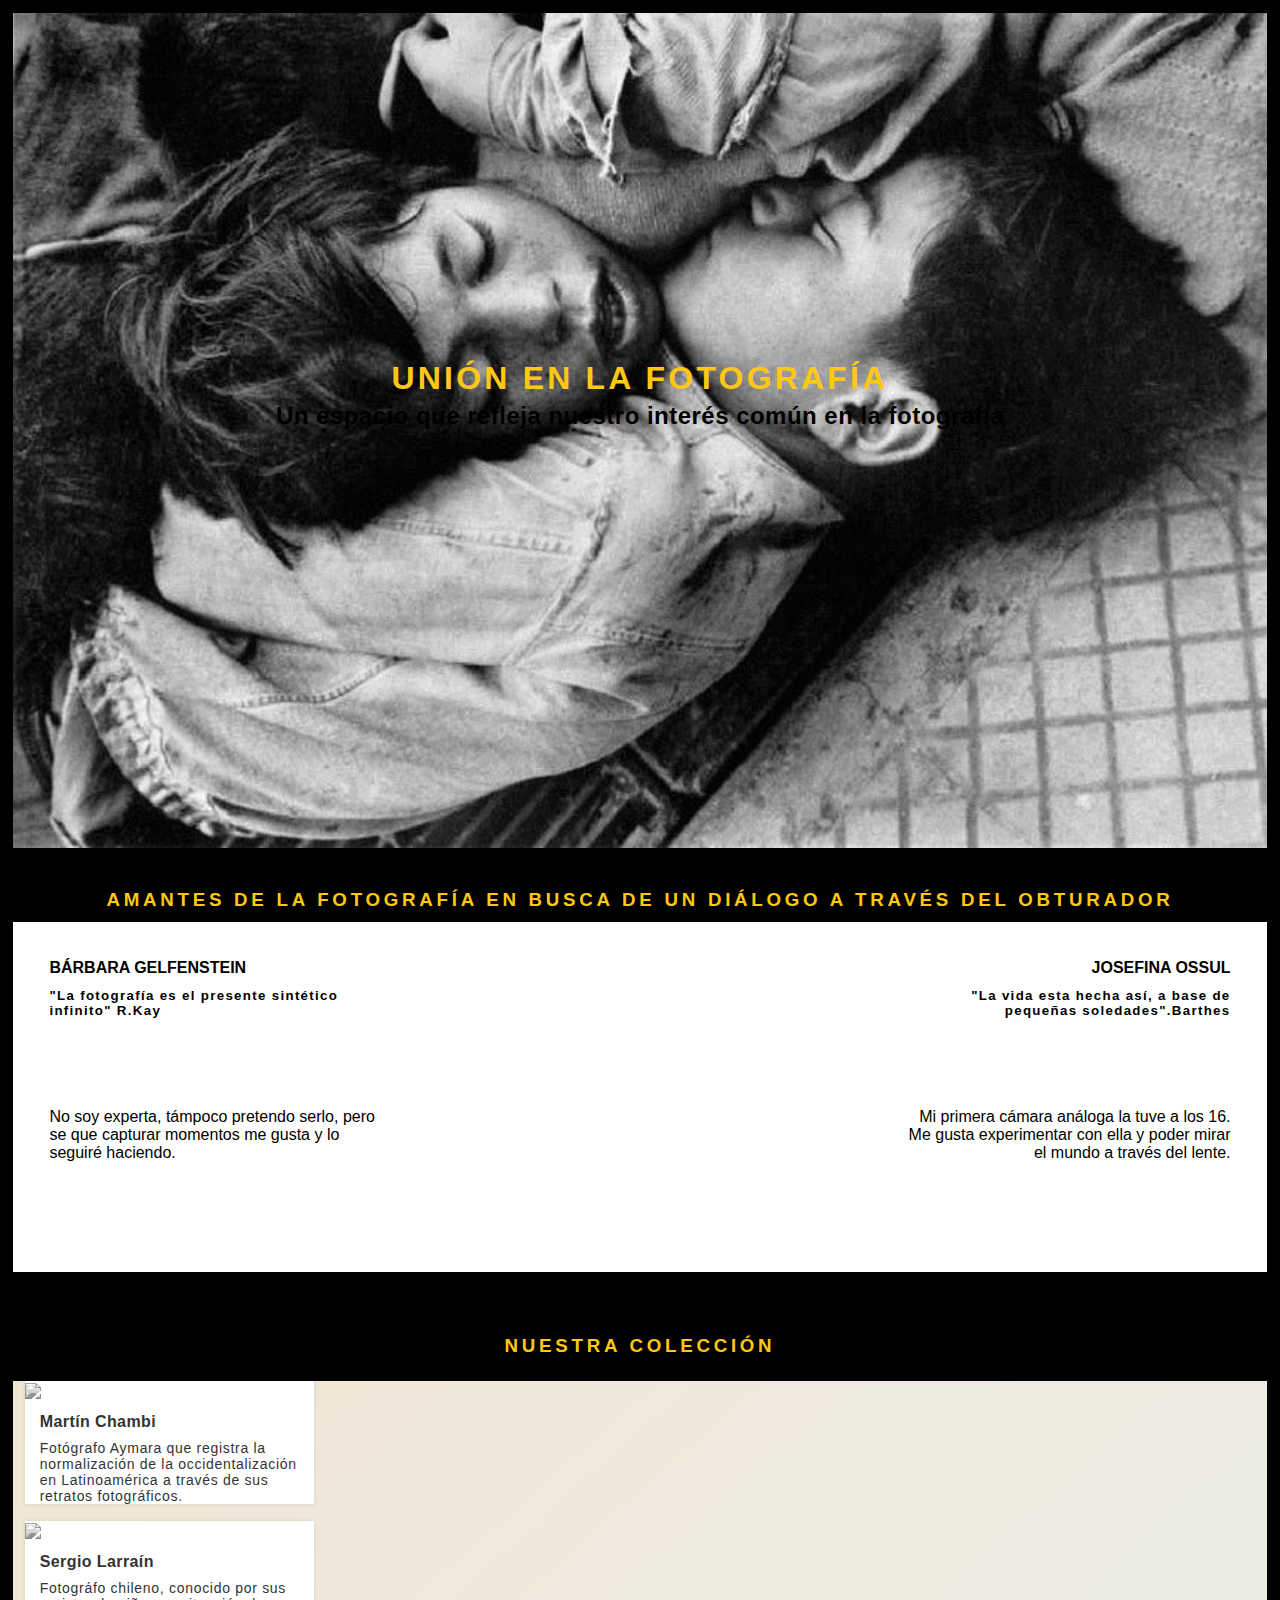
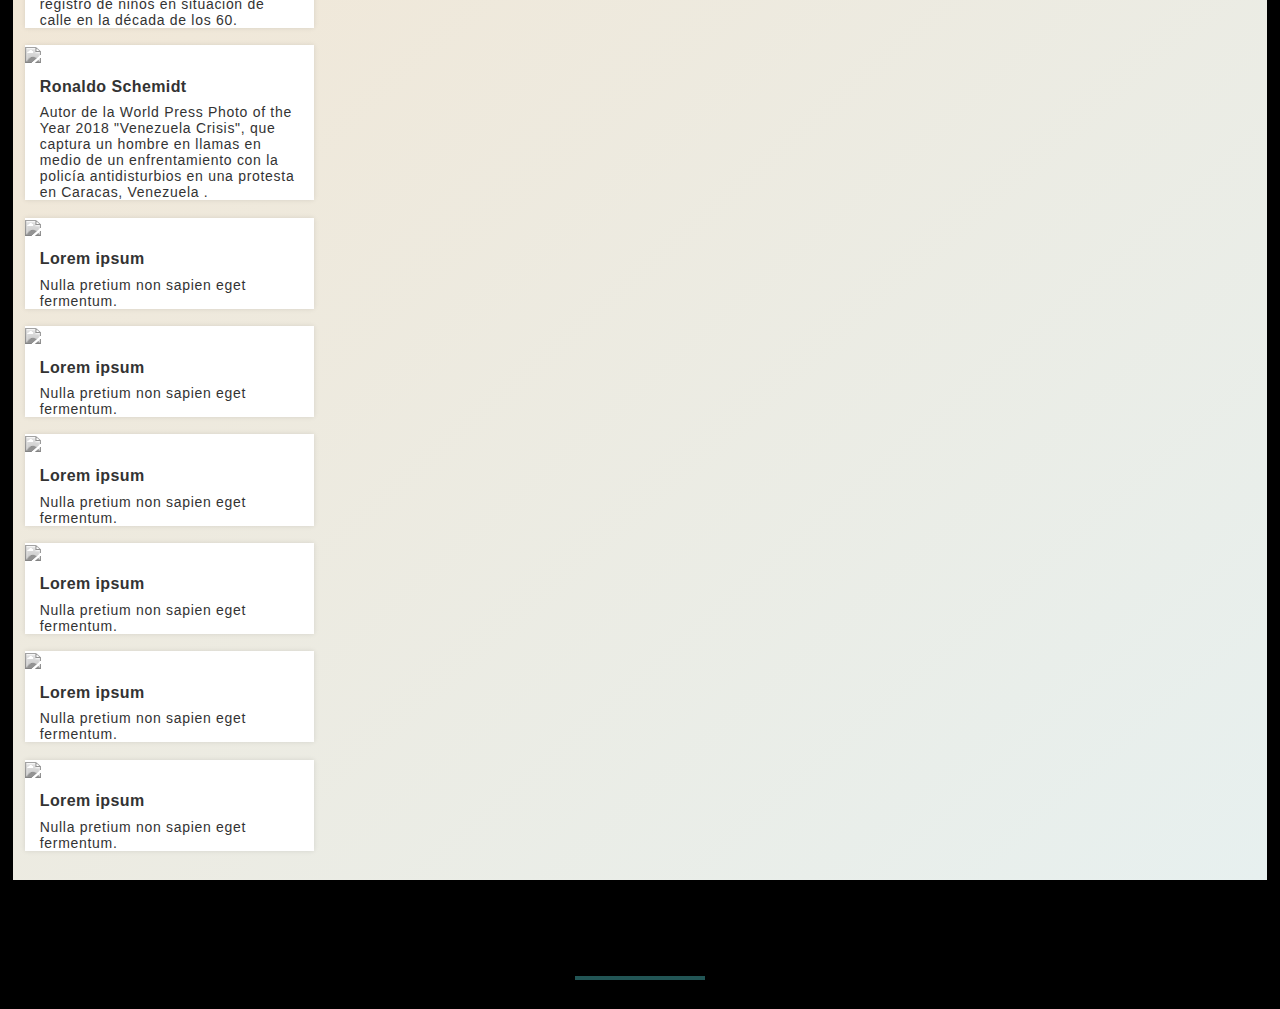
==== index.html @ bef09e4f "Add files via upload" ====
<!DOCTYPE HTML>
<html lang="es">
<head>
<meta charset="utf-8">
<meta http-equiv="X-UA-Compatible" content="IE=edge,chrome=1">
<meta name="viewport" content="width=device-width, initial-scale=1, shrink-to-fit=no">
<meta name="title" content="PORTAFOLIO">
<title>UNION EN LA FOTOGRAFIA</title>
<!-- Search Engine -->
<meta name="description" content="cambiar">
<meta name="image" content="cambiar por una URL, debes deben la imagen en línea">
<!-- Schema.org for Google -->
<meta itemprop="name" content="cambiar">
<meta itemprop="description" content="cambiar">
<meta itemprop="image" content="cambiar por una URL, deben poner la imagen en línea">
<!-- Twitter -->
<meta name="twitter:card" content="summary">
<meta name="twitter:title" content="cambiar">
<meta name="twitter:description" content="cambiar">
<!-- Open Graph general (Facebook, Pinterest & Google+) -->
<meta name="og:title" content="cambiar">
<meta name="og:description" content="cambiar">
<meta name="og:image" content="cambiar">
<meta name="og:url" content="cambiar">
<meta name="og:site_name" content="cambiar">
<meta name="og:locale" content="es_CL">
<meta name="og:type" content="website">
<!--no confundir con la imagen representativa del sitio-->
<link rel="icon" type="image/png" href="media/favicon.png" />
<!--ahora vinculamos los estilos-->
<link href="https://fonts.googleapis.com/css?family=Montserrat:700|Poppins:300,600" rel="stylesheet">
<link rel="stylesheet" href="estilo.css" type="text/css">
</head>
<body>
<div id="contenido">
<header>
	<h1>UNIÓN EN LA FOTOGRAFÍA</h1>
	<h2>Un espacio que refleja nuestro interés común en la fotografía</h2>
</header>
<video autoplay loop preload="auto" poster="media/video.jpg">
	<source src="media/video.webm" type="video/webm">
	<source src="media/video.mp4" type="video/mp4">
	<p>Tu navegador no soporta el elemento, actualízate.</p>
</video>
<h3>AMANTES DE LA FOTOGRAFÍA EN BUSCA DE UN DIÁLOGO A TRAVÉS DEL OBTURADOR</h3>
<div id="somos">
	<div class="dupla primera">
		<h4>BÁRBARA GELFENSTEIN</h4>
		<h5>"La fotografía es el presente sintético infinito" R.Kay</h5>
		<p>No soy experta, támpoco pretendo serlo, pero se que capturar momentos me gusta y lo seguiré haciendo.</p>
		<address><a href="mailto:bgelfenstein@uc.cl">bgelfenstein@uc.cl</a></address>
	</div><!--/dupla primera-->
	<div class="dupla segunda">
		<h4>JOSEFINA OSSUL</h4>
		<h5>"La vida esta hecha así, a base de pequeñas soledades".Barthes</h5>
		<p>Mi primera cámara análoga la tuve a los 16. Me gusta experimentar con ella y poder mirar el mundo a través del lente.</p>
		<address><a href="mailto:jossul@uc.cl">jossul@uc.cl</a></address>
	</div><!--/dupla segunda-->
	<hr />
</div><!--/somos-->
<h3>NUESTRA COLECCIÓN</h3>
<div id="portafolio">
	<div class="item">
		<figure><img src="media/foto-01.jpg"/></figure>
	  	<h4>Martín Chambi</h4>
	  	<p>Fotógrafo Aymara que registra la normalización de la occidentalización en Latinoamérica a través de sus retratos fotográficos.</p>
	</div><!--/item-->
	<div class="item">
		<figure><img src="media/foto-02.jpg"/></figure>
	  	<h4>Sergio Larraín</h4>
	  	<p>Fotográfo chileno, conocido por sus registro de niños en situación de calle en la década de los 60.</p>
	</div><!--/item-->
	<div class="item">
		<figure><img src="media/foto-03.jpg"/></figure>
	  	<h4>Ronaldo Schemidt</h4>
	  	<p>Autor de la World Press Photo of the Year 2018 "Venezuela Crisis", que captura un hombre en llamas en medio de un enfrentamiento con la policía antidisturbios en una protesta en Caracas, Venezuela .</p>
	</div><!--/item-->
	<div class="item">
		<figure><img src="media/foto-04.jpg"/></figure>
	  	<h4>Lorem ipsum</h4>
	  	<p>Nulla pretium non sapien eget fermentum.</p>
	</div><!--/item-->
	<div class="item">
		<figure><img src="media/foto-04.jpg"/></figure>
	  	<h4>Lorem ipsum</h4>
	  	<p>Nulla pretium non sapien eget fermentum.</p>
	</div><!--/item-->
	<div class="item">
		<figure><img src="media/foto-05.jpg"/></figure>
	  	<h4>Lorem ipsum</h4>
	  	<p>Nulla pretium non sapien eget fermentum.</p>
	</div><!--/item-->
	<div class="item">
		<figure><img src="media/foto-06.jpg"/></figure>
	  	<h4>Lorem ipsum</h4>
	  	<p>Nulla pretium non sapien eget fermentum.</p>
	</div><!--/item-->
	<div class="item">
		<figure><img src="media/foto-07.jpg"/></figure>
	  	<h4>Lorem ipsum</h4>
	  	<p>Nulla pretium non sapien eget fermentum.</p>
	</div><!--/item-->
	<div class="item">
		<figure><img src="media/foto-08.jpg"/></figure>
	  	<h4>Lorem ipsum</h4>
	  	<p>Nulla pretium non sapien eget fermentum.</p>
	</div><!--/item-->
</div><!--/portafolio-->

<footer>
	<p>Procesos de Producción · sección web · segundo semestre · 2018</p>
	<hr />
</footer>

</div><!--/contenido-->
<script src="masonry.pkgd.min.js"></script>
<script>
window.onload = function() {
var container = document.querySelector('#portafolio');
var msnry = new Masonry( portafolio, {
  itemSelector: '.item'
});
};
</script>
</body>
</html>
---- estilo.css ----
*{
	margin:0;
	padding:0;
}

body{
	background:rgba(0,0,0,1);
	color:rgba(0,0,0,1);
	font-family: 'Prestige Elite Std', sans-serif;
	font-weight:300;
}

h1, h2, h3, h4{
	font-family: 'Gotham SemiBold', sans-serif;
	font-weight:700;
}

h1{
	letter-spacing:0.1em;
	color:rgba(255,200,020,1);
	text-align:center;
}

h2{
	letter-spacing:0.02em;
	color:rgba(0,0,0,1);
	padding:0.2em 0;
	text-align:center;
}

h3{
	letter-spacing:0.2em;
	color:rgba(255,200,020,1);
	padding:2em 0 0.6em 0;
	text-align:center;
}

h4, h5, h6{
	font-weight:left;
	font-weight:600;
}

#contenido{width:98%; margin:1% auto;}

header{
	width:98%;
	top:40%;
	position: absolute;
	text-align:center;
	z-index:9;
	color:white;
}

@media screen and (max-width: 980px){
	header{top:20%;}
}

@media screen and (max-width: 760px){
	header{top:10%;}
}

video{
	width:100%;
	height:auto;
	}

#somos{
	width:100%;
	background:rgb(150,150,150);
	margin-bottom:2%;
	}

.dupla{
	width:46%;
	padding:2%;
	float:left;
	background-color:red;
	}

.dupla a{
	color:rgba(255,255,255,0.75);
	text-decoration:none;
	font-weight:700;
}

.dupla a:hover{
	color:rgba(255,255,255,1);
	text-decoration:underline;
}

.primera{
	min-height:300px;
	text-align:left;
	background-color:rgba(255,255,255,1);
	background-image:url('media/dupla-01.jpg');
	background-position:top right;
	background-repeat:no-repeat;
	background-size:auto 100%;
}
.primera h4{padding: 2% 40% 1% 2%;}

.primera h5{padding: 1% 40% 2% 2%; margin-bottom:5em; letter-spacing:0.1em;}

.primera p{padding: 2% 40% 2% 2%;}

.primera address{padding: 2% 40% 2% 2%; font-size:0.9em; font-style:normal;}

.segunda{
	min-height:300px;
	text-align:right;
	background-color:rgba(255,255,255,1);
	background-image:url('media/dupla-02.jpg');
	background-position:top left;
	background-repeat:no-repeat;
	background-size:auto 100%;
}

.segunda h4{padding: 2% 2% 1% 40%;}

.segunda h5{padding: 1% 2% 2% 40%; margin-bottom:5em; letter-spacing:0.1em;}

.segunda p{padding: 2% 2% 2% 40%;}

.segunda address{padding: 2% 2% 2% 40%; font-size:0.9em; font-style:normal;}

#somos hr{
	clear:both;
	border:none;
	}

#portafolio{
	width:100%;
	padding-bottom:1%;
	background:linear-gradient(to bottom right, #F2E6D4, #E7F0EF);
}

.item {
	width:23%;
	margin:1%;
	color:#333;
	background:white;
	box-shadow:0 0 5px rgba(0,0,0,.1);
}

.item:hover{
	cursor:crosshair;
}

.item figure{
	overflow:hidden;
}

.item figure img{
	width:100%;
	height:auto;
	margin-bottom:-4px;
	filter: grayscale(1);
}

.item:hover figure img{
	transform:scale(1.25);
	filter: grayscale(0);
	transition:all ease-out 0.5s;
}

.item h4{
	font-size:1em;
	letter-spacing:0.025em;
	margin:5% 5% 3% 5%;
}

.item p{
	font-size:0.875em;
	letter-spacing:0.05em;
	margin:2% 5% 6% 5%;
}

footer{
	width:100%;
	padding:3em 0 1em 0;
	text-align:center;
	font-family: 'Gotham', sans-serif;
	font-weight:700;
}

footer p{
	text-transform:uppercase;
	letter-spacing:0.1em;
	font-size:0.9em;
	}

footer hr{
	border:2px solid #255;
	width:10%;
	margin:2em auto 0 auto;
	}

@media screen and (orientation: portrait){

	.dupla{
		width:96%;
		padding:2%;
		float:left;
	}
	.item{
		width:48%;
		margin:1%;
		background:#F0E5D3;
		color:#333;
	}

	footer hr{
	width:20%;
	}
}
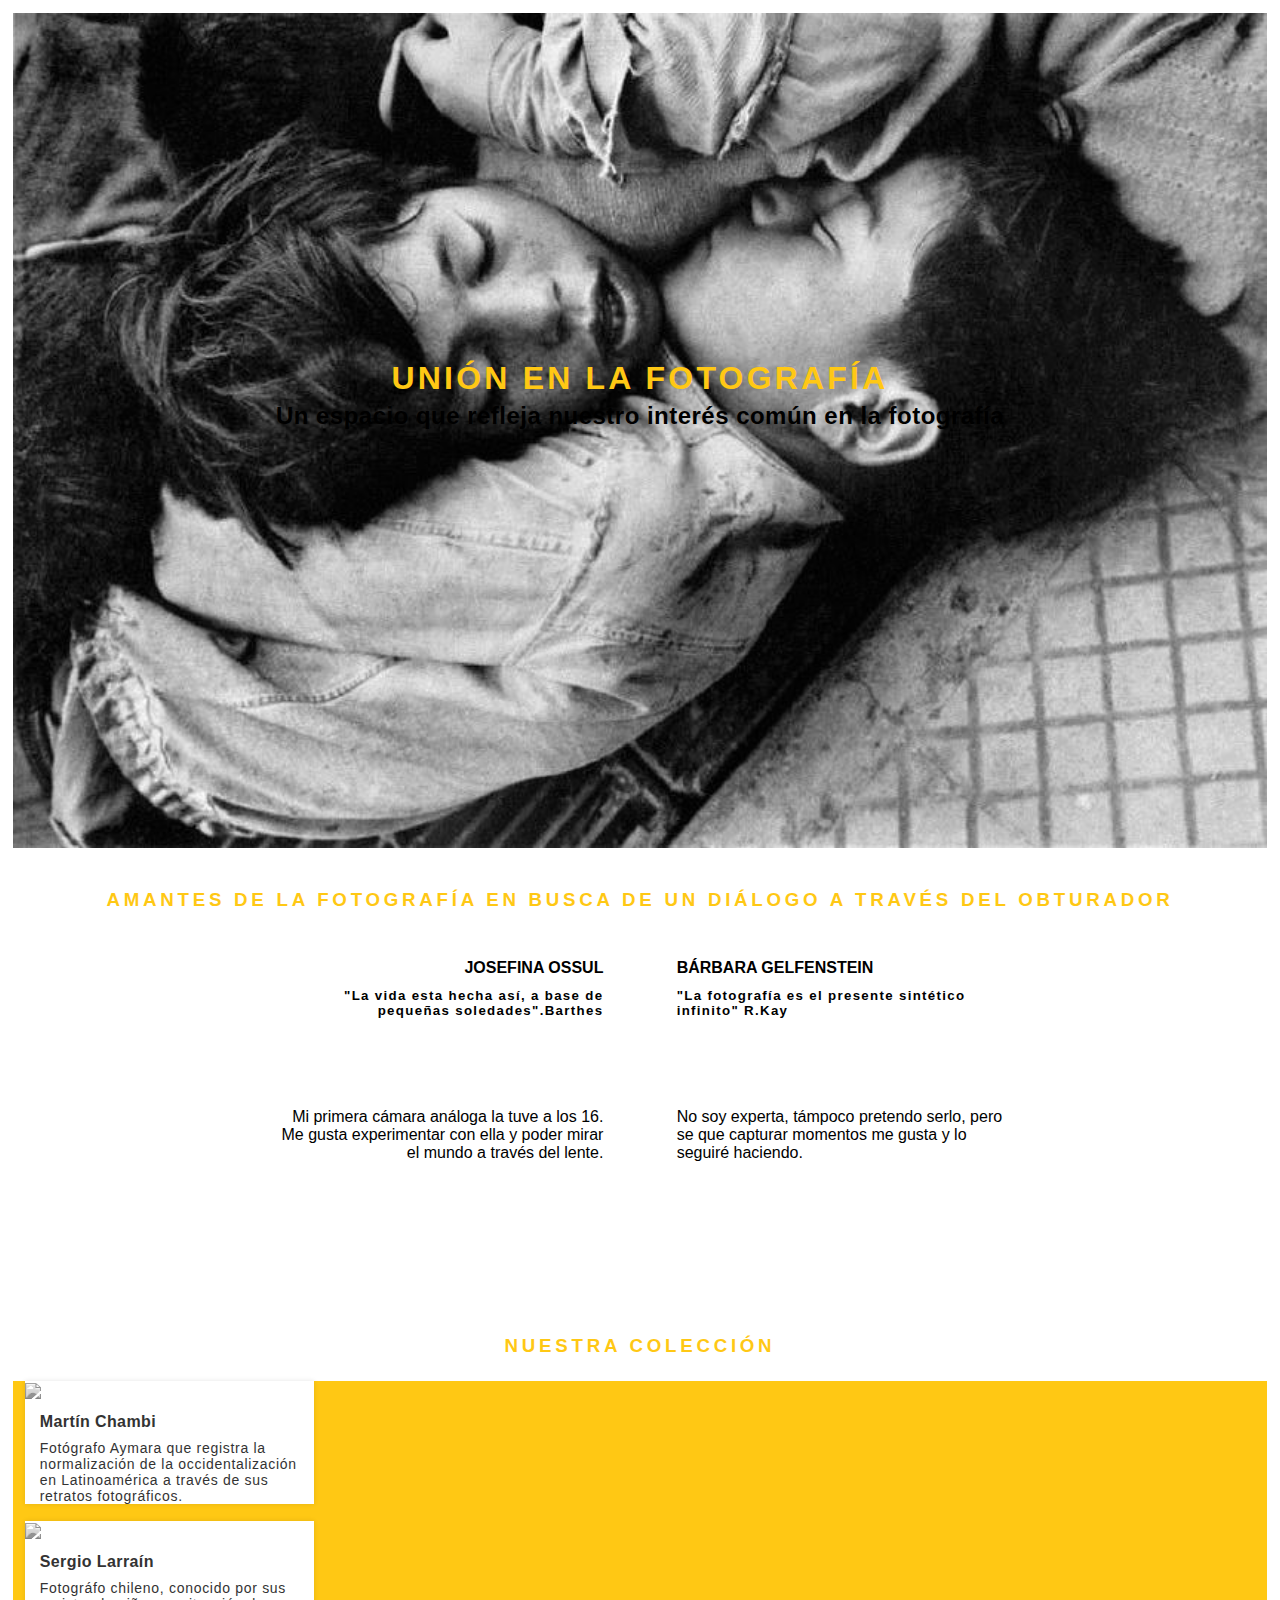
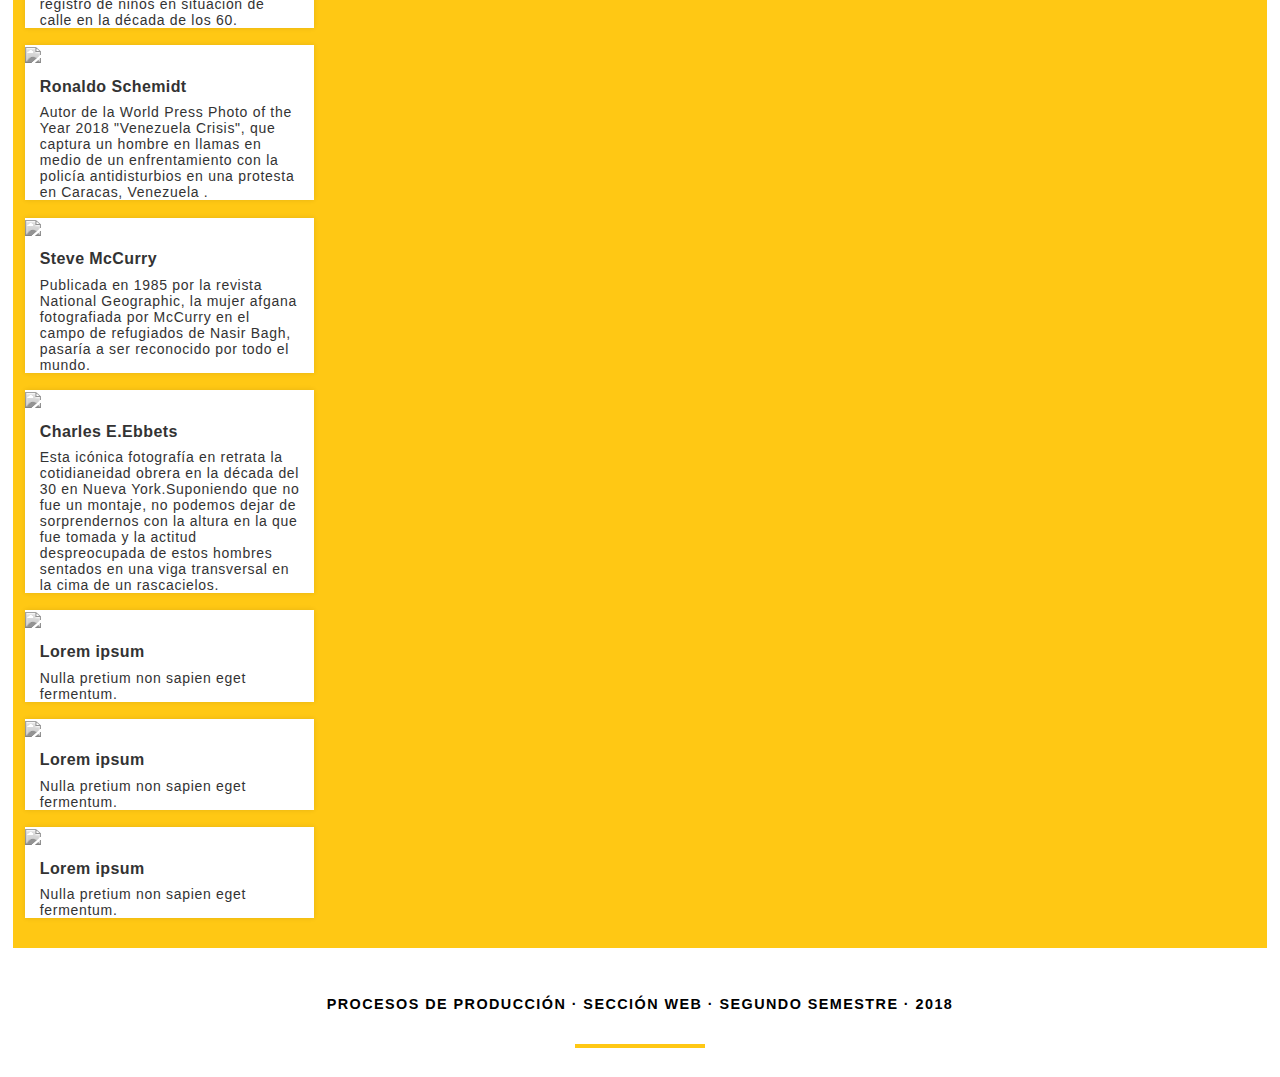
==== commit 5c4d224b: "Add files via upload" ====
--- a/index.html
+++ b/index.html
@@ -77,18 +77,13 @@
 	</div><!--/item-->
 	<div class="item">
 		<figure><img src="media/foto-04.jpg"/></figure>
-	  	<h4>Lorem ipsum</h4>
-	  	<p>Nulla pretium non sapien eget fermentum.</p>
-	</div><!--/item-->
-	<div class="item">
-		<figure><img src="media/foto-04.jpg"/></figure>
-	  	<h4>Lorem ipsum</h4>
-	  	<p>Nulla pretium non sapien eget fermentum.</p>
+	  	<h4>Steve McCurry</h4>
+	  	<p>Publicada en 1985 por la revista National Geographic, la mujer afgana fotografiada por McCurry en el campo de refugiados de Nasir Bagh, pasaría a ser reconocido por todo el mundo.</p>
 	</div><!--/item-->
 	<div class="item">
 		<figure><img src="media/foto-05.jpg"/></figure>
-	  	<h4>Lorem ipsum</h4>
-	  	<p>Nulla pretium non sapien eget fermentum.</p>
+	  	<h4>Charles E.Ebbets</h4>
+	  	<p>Esta icónica fotografía en retrata la cotidianeidad obrera en la década del 30 en Nueva York.Suponiendo que no fue un montaje, no podemos dejar de sorprendernos con la altura en la que fue tomada y la actitud despreocupada de estos hombres sentados en una viga transversal en la cima de un rascacielos.</p>
 	</div><!--/item-->
 	<div class="item">
 		<figure><img src="media/foto-06.jpg"/></figure>
--- a/estilo.css
+++ b/estilo.css
@@ -4,7 +4,7 @@
 }
 
 body{
-	background:rgba(0,0,0,1);
+	background:rgba(255,255,255,1);
 	color:rgba(0,0,0,1);
 	font-family: 'Prestige Elite Std', sans-serif;
 	font-weight:300;
@@ -66,14 +66,14 @@
 
 #somos{
 	width:100%;
-	background:rgb(150,150,150);
+	background:rgb(255,255,255);
 	margin-bottom:2%;
 	}
 
 .dupla{
 	width:46%;
 	padding:2%;
-	float:left;
+	float:right;
 	background-color:red;
 	}
 
@@ -131,7 +131,7 @@
 #portafolio{
 	width:100%;
 	padding-bottom:1%;
-	background:linear-gradient(to bottom right, #F2E6D4, #E7F0EF);
+	background-color:rgba(255,200,020,1);
 }
 
 .item {
@@ -190,7 +190,7 @@
 	}
 
 footer hr{
-	border:2px solid #255;
+	border:2px solid rgba(255,200,020,1);
 	width:10%;
 	margin:2em auto 0 auto;
 	}
@@ -206,7 +206,7 @@
 		width:48%;
 		margin:1%;
 		background:#F0E5D3;
-		color:#333;
+		color:rgba(255,200,020,1);
 	}
 
 	footer hr{
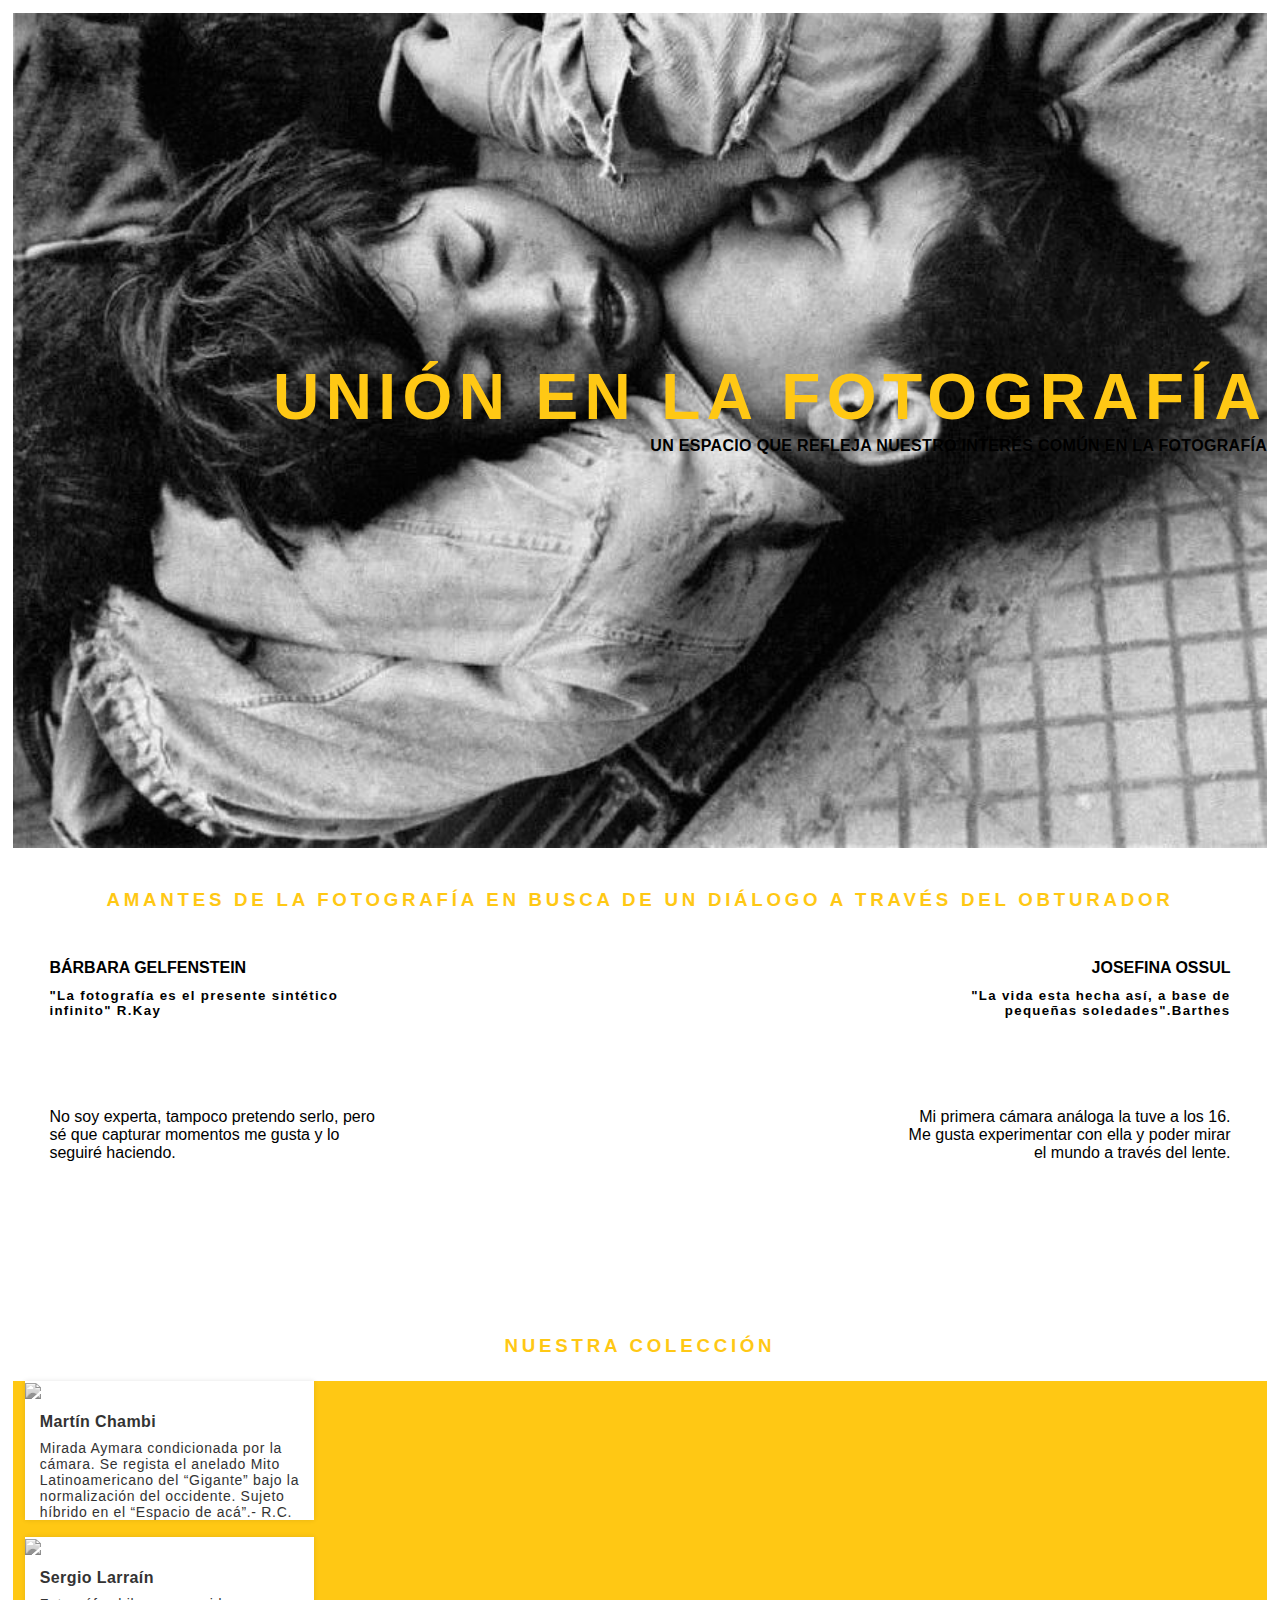
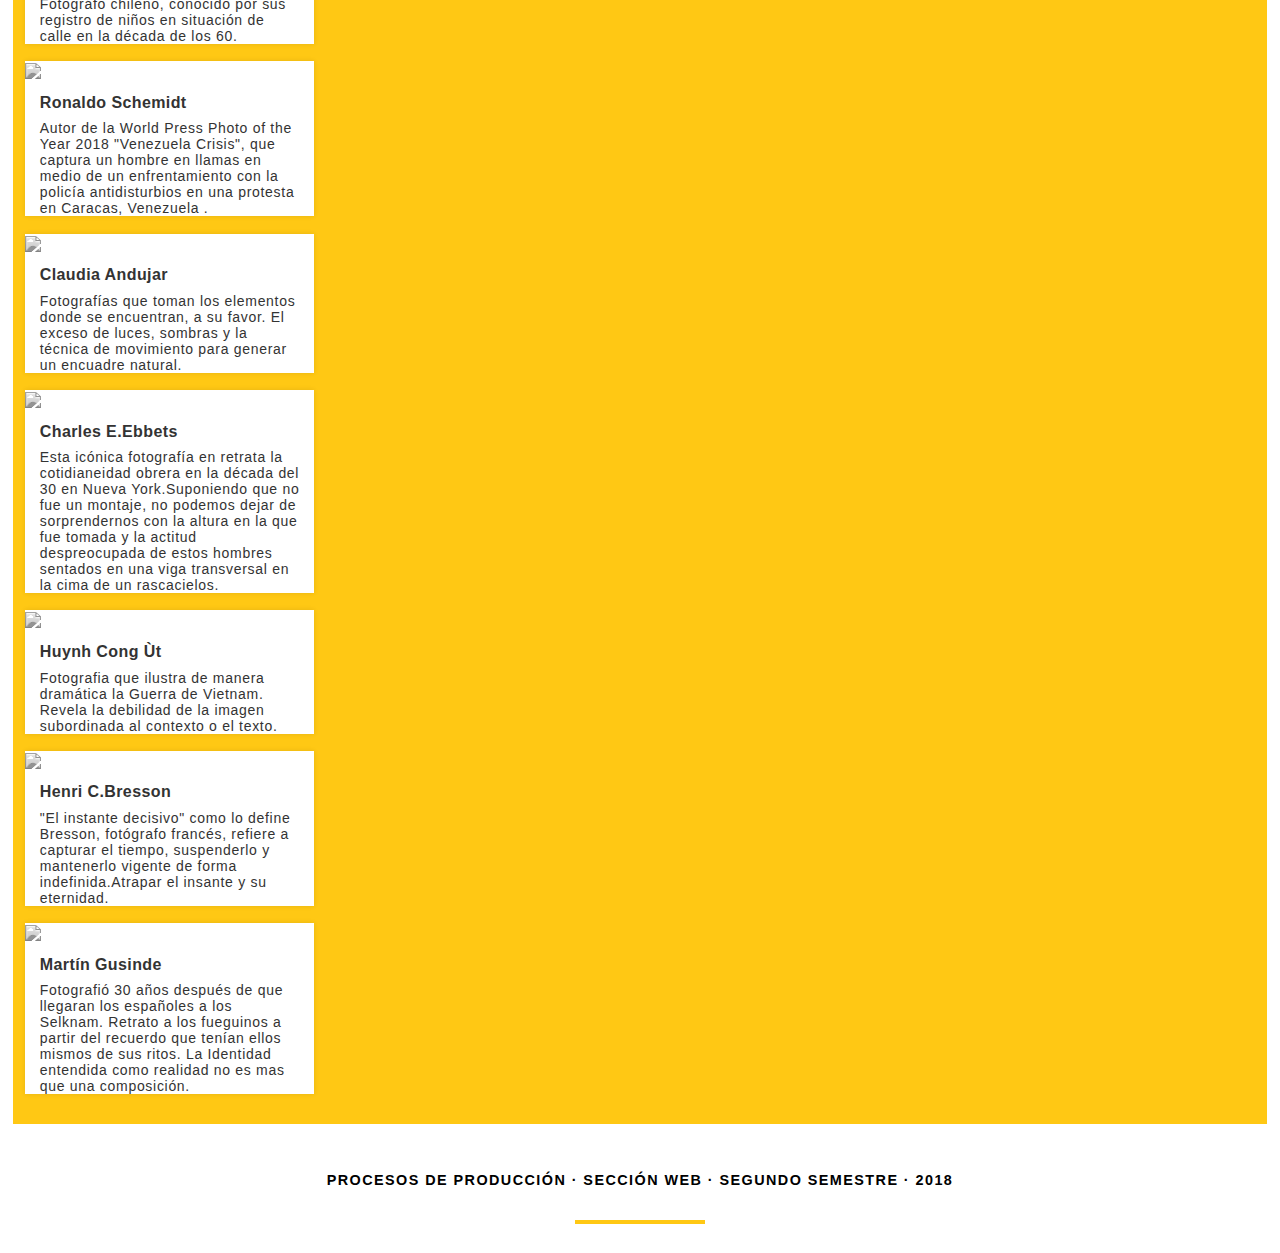
==== commit 7b85a13a: "Add files via upload" ====
--- a/index.html
+++ b/index.html
@@ -35,7 +35,7 @@
 <div id="contenido">
 <header>
 	<h1>UNIÓN EN LA FOTOGRAFÍA</h1>
-	<h2>Un espacio que refleja nuestro interés común en la fotografía</h2>
+	<h2>UN ESPACIO QUE REFLEJA NUESTRO INTERÉS COMÚN EN LA FOTOGRAFÍA</h2>
 </header>
 <video autoplay loop preload="auto" poster="media/video.jpg">
 	<source src="media/video.webm" type="video/webm">
@@ -47,7 +47,7 @@
 	<div class="dupla primera">
 		<h4>BÁRBARA GELFENSTEIN</h4>
 		<h5>"La fotografía es el presente sintético infinito" R.Kay</h5>
-		<p>No soy experta, támpoco pretendo serlo, pero se que capturar momentos me gusta y lo seguiré haciendo.</p>
+		<p>No soy experta, tampoco pretendo serlo, pero sé que capturar momentos me gusta y lo seguiré haciendo.</p>
 		<address><a href="mailto:bgelfenstein@uc.cl">bgelfenstein@uc.cl</a></address>
 	</div><!--/dupla primera-->
 	<div class="dupla segunda">
@@ -63,7 +63,7 @@
 	<div class="item">
 		<figure><img src="media/foto-01.jpg"/></figure>
 	  	<h4>Martín Chambi</h4>
-	  	<p>Fotógrafo Aymara que registra la normalización de la occidentalización en Latinoamérica a través de sus retratos fotográficos.</p>
+	  	<p>Mirada Aymara condicionada por la cámara. Se regista el anelado Mito Latinoamericano del “Gigante” bajo la normalización del occidente. Sujeto híbrido en el “Espacio de acá”.- R.C.</p>
 	</div><!--/item-->
 	<div class="item">
 		<figure><img src="media/foto-02.jpg"/></figure>
@@ -77,8 +77,8 @@
 	</div><!--/item-->
 	<div class="item">
 		<figure><img src="media/foto-04.jpg"/></figure>
-	  	<h4>Steve McCurry</h4>
-	  	<p>Publicada en 1985 por la revista National Geographic, la mujer afgana fotografiada por McCurry en el campo de refugiados de Nasir Bagh, pasaría a ser reconocido por todo el mundo.</p>
+	  	<h4>Claudia Andujar</h4>
+	  	<p>Fotografías que toman los elementos donde se encuentran, a su favor. El exceso de luces, sombras y la técnica de movimiento para generar un encuadre natural.</p>
 	</div><!--/item-->
 	<div class="item">
 		<figure><img src="media/foto-05.jpg"/></figure>
@@ -87,18 +87,18 @@
 	</div><!--/item-->
 	<div class="item">
 		<figure><img src="media/foto-06.jpg"/></figure>
-	  	<h4>Lorem ipsum</h4>
-	  	<p>Nulla pretium non sapien eget fermentum.</p>
+	  	<h4>Huynh Cong Ùt</h4>
+	  	<p>Fotografia que ilustra de manera dramática la Guerra de Vietnam. Revela la debilidad de la imagen subordinada al contexto o el texto.</p>
 	</div><!--/item-->
 	<div class="item">
 		<figure><img src="media/foto-07.jpg"/></figure>
-	  	<h4>Lorem ipsum</h4>
-	  	<p>Nulla pretium non sapien eget fermentum.</p>
+	  	<h4>Henri C.Bresson</h4>
+	  	<p>"El instante decisivo" como lo define Bresson, fotógrafo francés, refiere a capturar el tiempo, suspenderlo y mantenerlo vigente de forma indefinida.Atrapar el insante y su eternidad.</p>
 	</div><!--/item-->
 	<div class="item">
 		<figure><img src="media/foto-08.jpg"/></figure>
-	  	<h4>Lorem ipsum</h4>
-	  	<p>Nulla pretium non sapien eget fermentum.</p>
+	  	<h4>Martín Gusinde</h4>
+	  	<p>Fotografió 30 años después de que llegaran los españoles a los Selknam. Retrato a los fueguinos a partir del recuerdo que tenían ellos mismos de sus ritos. La Identidad entendida como realidad no es mas que una composición.</p>
 	</div><!--/item-->
 </div><!--/portafolio-->
 
--- a/estilo.css
+++ b/estilo.css
@@ -11,21 +11,23 @@
 }
 
 h1, h2, h3, h4{
-	font-family: 'Gotham SemiBold', sans-serif;
+	font-family: 'Gotham', sans-serif;
 	font-weight:700;
 }
 
 h1{
+	font-size: 4em;
 	letter-spacing:0.1em;
 	color:rgba(255,200,020,1);
-	text-align:center;
+	text-align: right;
 }
 
 h2{
+	font-size: 1em;
 	letter-spacing:0.02em;
 	color:rgba(0,0,0,1);
 	padding:0.2em 0;
-	text-align:center;
+	text-align: right;
 }
 
 h3{
@@ -46,7 +48,7 @@
 	width:98%;
 	top:40%;
 	position: absolute;
-	text-align:center;
+	text-align:right;
 	z-index:9;
 	color:white;
 }
@@ -73,7 +75,7 @@
 .dupla{
 	width:46%;
 	padding:2%;
-	float:right;
+	float:left;
 	background-color:red;
 	}
 
